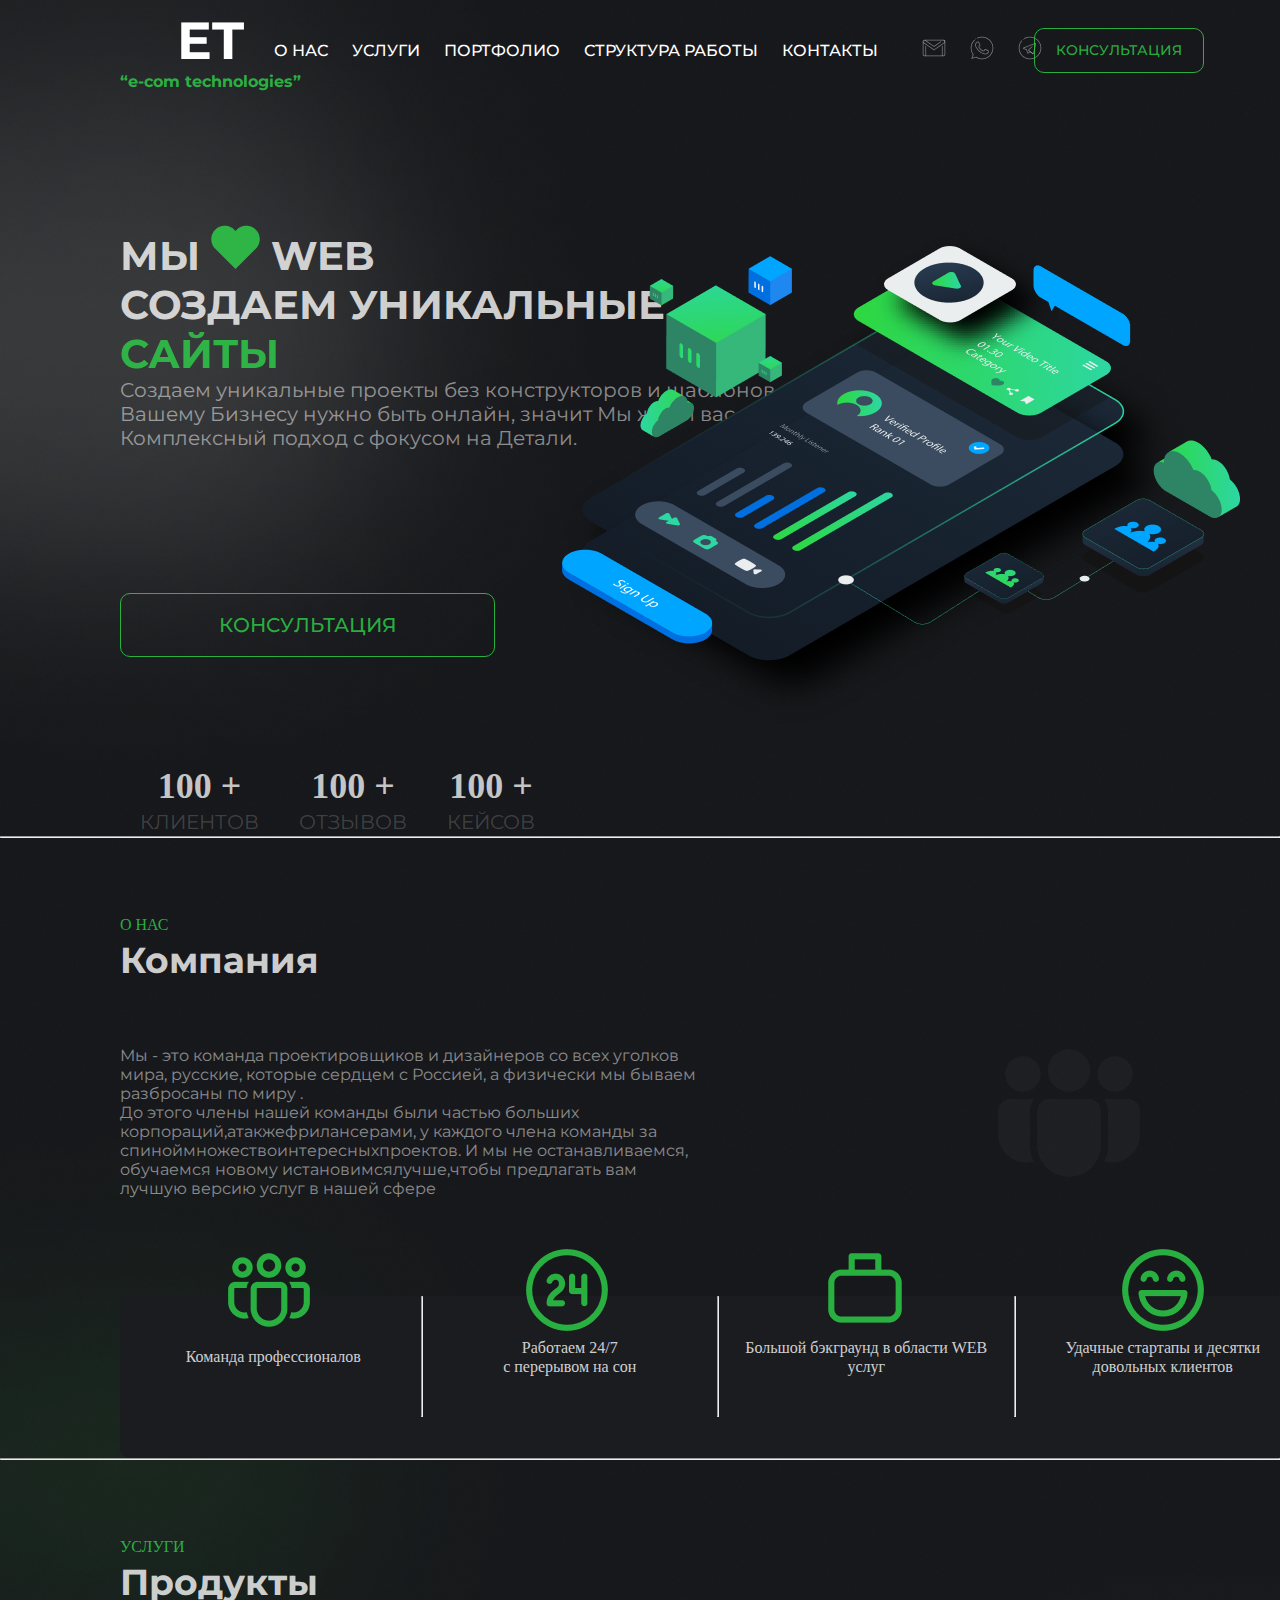
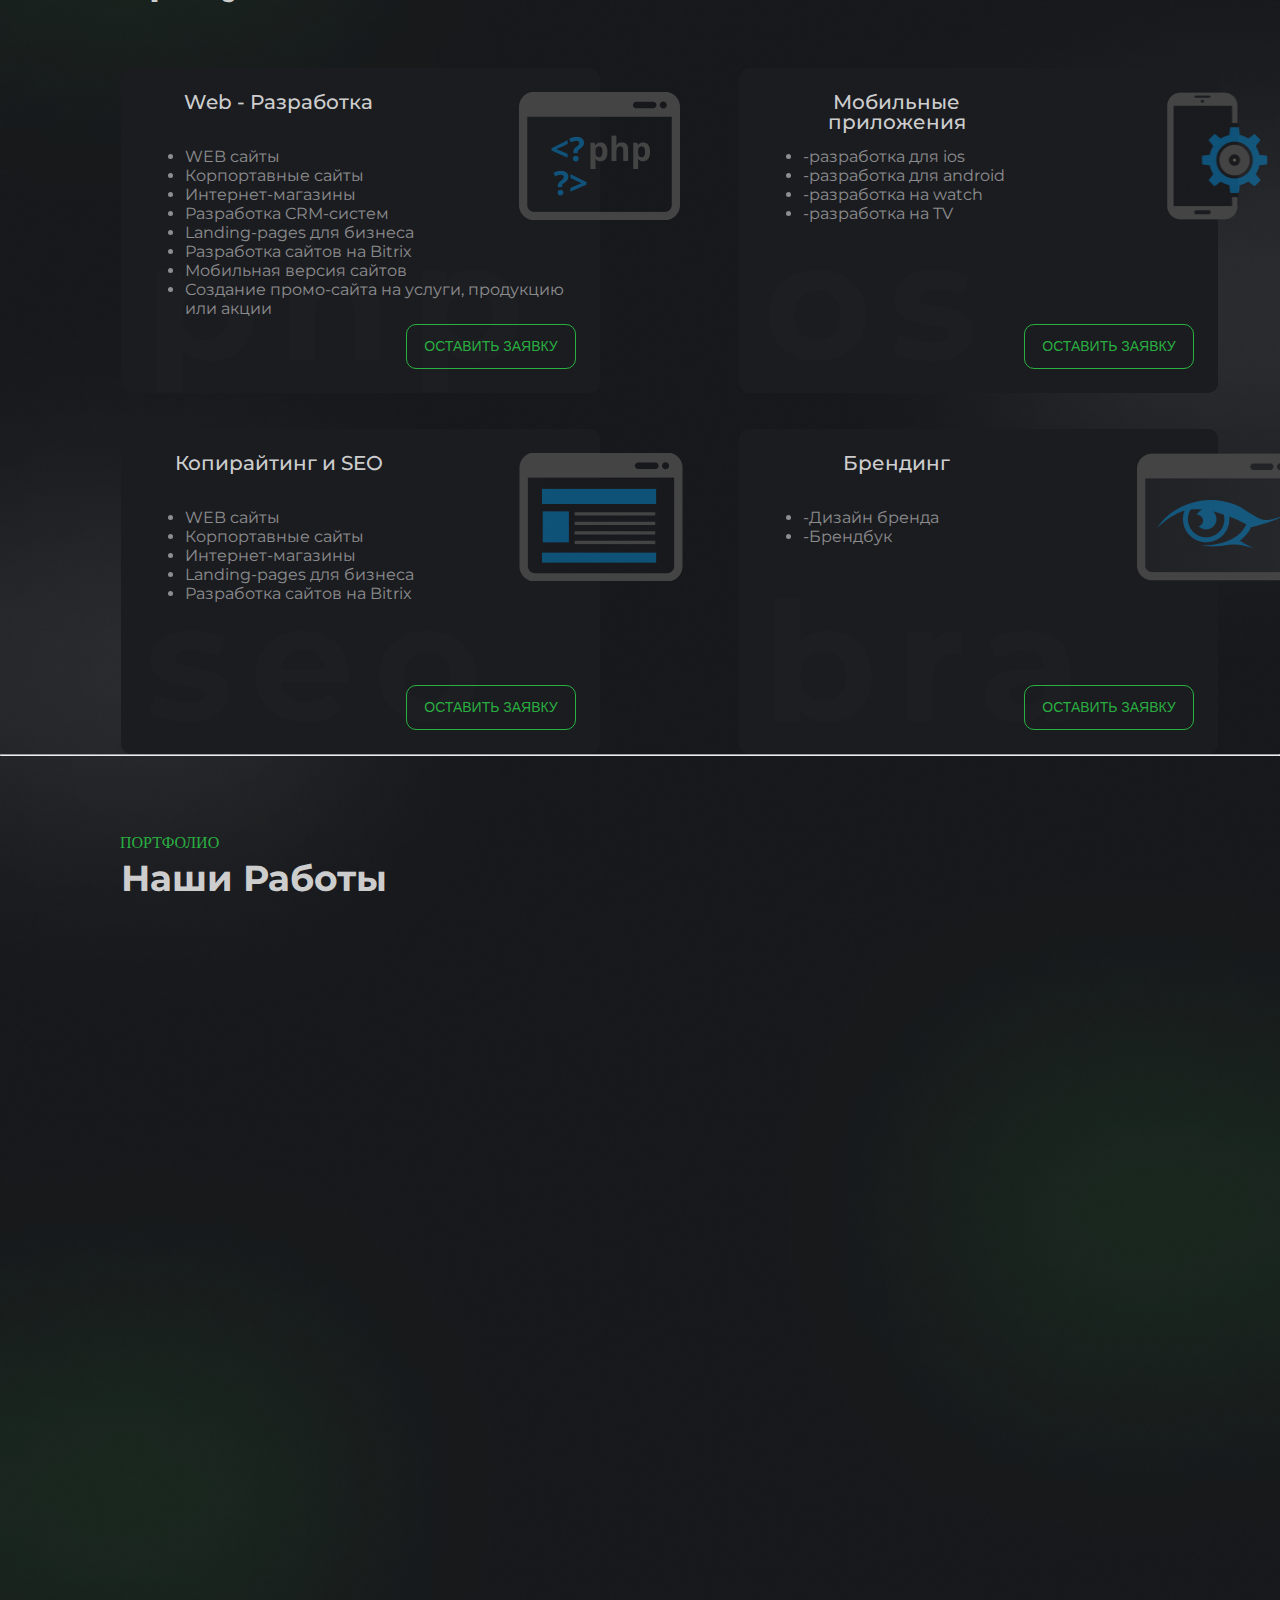
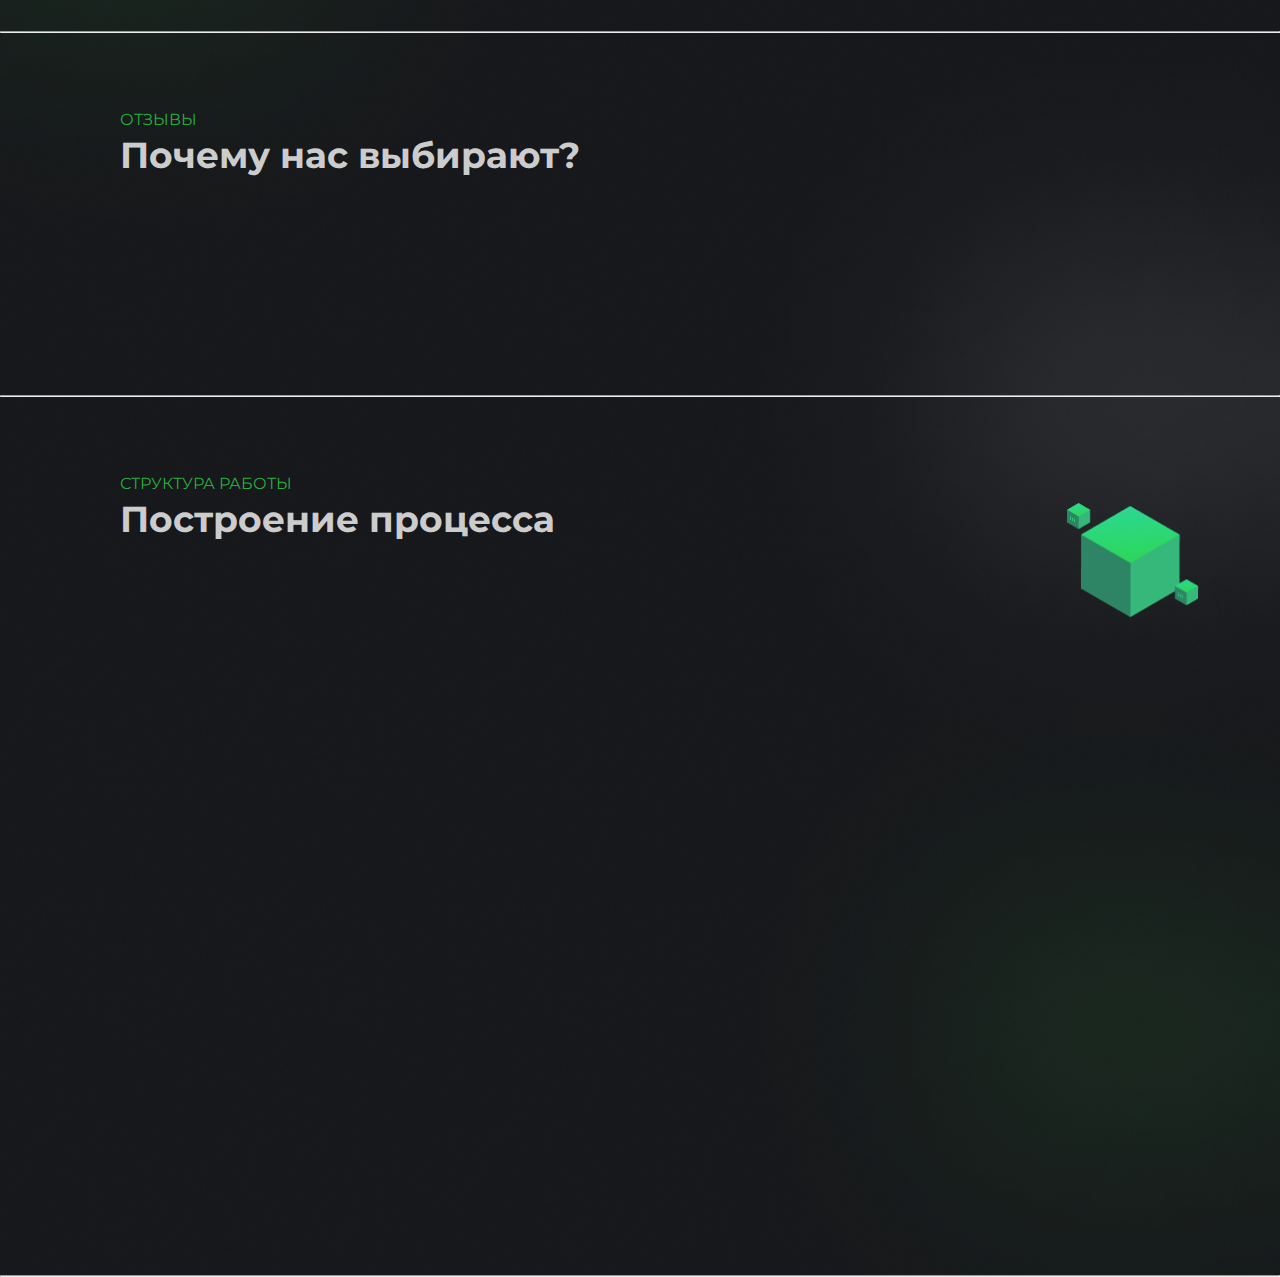
==== Заказ - Lina/index.html @ 0abf1749 "first upload" ====
<!DOCTYPE html>



<html lang="en">

<head>
    <meta charset="UTF-8">
    <meta http-equiv="X-UA-Compatible" content="IE=edge">
    <meta name="viewport" content="width=device-width, initial-scale=1.0">
    <link rel="stylesheet" href="src/css/style.css">
    <title>Web - Услуги</title>
</head>


<body>
    <section class="block-1">
        <header class="header">
            <div class="header-logo">
                <span class="header-logo-1">ET</span>
                <span class="header-logo-2">“e-com technologies”</span> 
            </div>
    
            <nav class="header-nav">
                <ul>
                    <li class="nav-item"><a href="">О НАС</a></li>
                    <li class="nav-item"><a href="">УСЛУГИ</a></li>
                    <li class="nav-item"><a href="">ПОРТФОЛИО</a></li>
                    <li class="nav-item"><a href="">СТРУКТУРА РАБОТЫ</a></li>
                    <li class="nav-item"><a href="">КОНТАКТЫ</a></li>
                </ul>
            </nav>
    
        <div class="header-SN">
            <ul class="header-ul-SN">
                <li><a href=""><img src="src/assets/img/Social N/gm.png" alt=""></a></li>
                <li><a href=""><img src="src/assets/img/Social N/ws.png" alt=""></a></li>
                <li><a href=""><img src="src/assets/img/Social N/tg.png" alt=""></a></li>
            </ul>
        </div>
    
            <button class="header-button"><a href="">консультация</a></button>
        </header>


        
        <div class="block1-cont">
            <div class="block1-title">
                мы <img src="src/assets/img/block-1/Hearth.png" alt=""> WEB
                <br>
                Создаем уникальные
                <br>
                <span>сайты</span>
            </div>

            <div class="block1-subtitle">Создаем уникальные проекты без конструкторов и шаблонов. <br> Вашему Бизнесу нужно быть онлайн, значит Мы ждём вас. <br> Комплексный подход с фокусом  на Детали.</div>
        </div>

        <button class="block1-button"><a href="">консультация</a></button>


        <ul>
            <li>100 + <br> <span> клиентов</span></li>
            <li>100 + <br> <span> отзывов</span></li>
            <li>100 + <br> <span> кейсов</span></li>
        </ul>

        <div class="block1-img"><img src="src/assets/img/block-1/Group.png" alt=""></div>
    </section>

    <hr>

    <section class="block-2">
        <div class="container">
            <div class="block2-suptitle">о нас</div>
            <div class="block2-title">Компания</div>

            <div class="block2-about"> <span>Мы - это команда проектировщиков и дизайнеров со всех уголков мира, русские, которые сердцем с Россией, а физически мы бываем разбросаны по миру .<br>
            До этого члены нашей команды были частью больших корпораций,атакжефрилансерами, у  каждого члена команды за спиноймножествоинтересныхпроектов. И мы не останавливаемся, обучаемся новому истановимсялучше,чтобы предлагать вам лучшую версию услуг в нашей сфере</span>

            <img src="src/assets/img/block-2/people.png" alt="" class="block2-img">
            </div>

            <div class="block2-under">
                <ul  class="block2-under-ul1">
                    <li>
                        <img src="src/assets/img/block-2/under-people.png" alt="">
                    </li>
                    <li>
                        <img src="src/assets/img/block-2/24.png" alt="">
                    </li>
                    <li>
                        <img src="src/assets/img/block-2/case.png" alt="">
                    </li>
                    <li>
                        <img src="src/assets/img/block-2/face.png" alt="">
                </ul>

                <ul class="block2-under-ul2">
                    <li>
                        <span>Команда профессионалов</span>
                    </li>
                    <hr>
                    <li>
                        <span>Работаем 24/7 <br>
                            с перерывом на сон</span>
                    </li>
                    <hr>
                    <li>
                        <span>Большой бэкграунд в области WEB <br> услуг</span>
                    </li>
                    <hr>
                    <li>
                        <span> Удачные стартапы и десятки <br> довольных клиентов</span>
                    </li>
                </ul>
            </div>
        </div>
    </section>

    <hr>

    <section class="block-3">
        <div class="container">
            <div class="block3-suptitle">УСЛУГИ</div>
            <div class="block3-title">Продукты</div>

            <div class="block3-cards">
                <div class="block3-cards1">
                    <div class="block3-card">
                        <h1 class="block3-card-title">Web - Разработка</h1>

                        <ul>
                            <li>WEB сайты</li>
                            <li>Корпортавные сайты</li>
                            <li>Интернет-магазины</li>
                            <li>Разработка CRM-систем</li>
                            <li>Landing-pages для бизнеса</li>
                            <li>Разработка сайтов на Bitrix</li>
                            <li>Мобильная версия сайтов</li>
                            <li>Создание промо-сайта на услуги, продукцию или акции</li>
                        </ul>

                        <div class="block3-card-opacity">php</div>

                        <button class="block3-card-button"><a href="">ОСТАВИТЬ ЗАЯВКУ</a></button>
                        
                        <img src="src/assets/img/block-3/php.png" alt="">
                    </div>


                    <div class="block3-card">
                        <h1 class="block3-card-title">Мобильные приложения</h1>

                        <ul>
                            <li>-разработка для ios</li>
                            <li>-разработка для android</li>
                            <li>-разработка на watch</li>
                            <li>-разработка на TV</li>
                        </ul>

                        <div class="block3-card-opacity">os</div>

                        <button class="block3-card-button"><a href="">ОСТАВИТЬ ЗАЯВКУ</a></button>
                        
                        <img class="block3-card-img-tel" src="src/assets/img/block-3/tel.png" alt="">
                    </div>
                
                </div>

                <div class="block3-cards2">
                    <div class="block3-card">
                        <h1 class="block3-card-title">Копирайтинг и SEO</h1>

                        <ul>
                            <li>WEB сайты</li>
                            <li>Корпортавные сайты</li>
                            <li>Интернет-магазины</li>
                            <li>Landing-pages для бизнеса</li>
                            <li>Разработка сайтов на Bitrix</li>
                        </ul>

                        <div class="block3-card-opacity">seo</div>

                        <button class="block3-card-button"><a href="">ОСТАВИТЬ ЗАЯВКУ</a></button>
                        
                        <img src="src/assets/img/block-3/browser.png" alt="">
                    </div>

                    <div class="block3-card">
                        <h1 class="block3-card-title">Брендинг</h1>

                        <ul>
                            <li>-Дизайн бренда</li>
                            <li>-Брендбук</li>
                        </ul>

                        <div class="block3-card-opacity">bra</div>

                        <button class="block3-card-button"><a href="">ОСТАВИТЬ ЗАЯВКУ</a></button>
                        
                        <img src="src/assets/img/block-3/eye.png" alt="">
                    </div>
                </div>
            </div>
        </div>
    </section>

    <hr>

    <section class="block-4">
        <div class="container">
            <div class="block4-suptitle">ПОРТФОЛИО</div>
            <h1 class="block4-title">Наши Работы</h1>
        </div>
    </section>

    <hr>

    <section class="block-5">
        <div class="container">
            <div class="block5-suptitle">ОТЗЫВЫ</div>
            <h1 class="block5-title">Почему нас выбирают?</h1>
        </div>
    </section>

    <hr>

    <section class="block-6">
        <div class="container">
            <div class="block6-suptitle">СТРУКТУРА РАБОТЫ</div>
            <h1 class="block6-title">Построение процесса</h1>
            <img class="block6-cube" src="src/assets/img/block-6/cube.png" alt="">
        </div>
    </section>

    <hr>
</body>

</html>
---- Заказ - Lina/src/css/style.css ----
/* font-family */

@import url('https://fonts.googleapis.com/css2?family=Montserrat:wght@400;700&display=swap');

/* basic setting */

body
{
    height: 100vh;
    
    margin: 0 auto;
    background-image: url(../assets/img/Background.png);
    background-repeat: no-repeat;
    background-size: cover;
}

*{
    margin: 0;
    box-sizing: border-box;
}

a
{
    text-decoration: none;
}

ul
{
    list-style: none;
}

/* header */


.header
{
    display: flex;
    flex-direction: row;
    align-items: center;
    justify-content: space-between;
    height: 100px;

    background: transparent;
}

.header-logo
{
    position: relative;
    display: flex;
    flex-direction: column;

    left: 120px;
    text-align: center;
}

.header-logo-1
{
    font-family: 'Montserrat';
    font-style: normal;
    font-weight: 700;
    font-size: 52px;
    line-height: 63px;

    color: #fff;
}

.header-logo-2
{
    font-family: 'Montserrat';
    font-style: normal;
    font-weight: 700;
    font-size: 16px;
    line-height: 19.5px;

    color: #2DD64ACC;
}

.header-nav
{
    position: relative;
    display: flex;
    flex-direction: row;
    justify-content: center;
    align-items: center;

    left: 25px  ;
}

.header-nav > ul
{
    display: flex;
    flex-direction: row;
    justify-content: center;
    align-items: center;
    padding: 0px;
    gap: 24px;
}

.header-nav > ul > li > a{
    font-family: 'Montserrat';
    font-style: normal;
    font-weight: 500;
    font-size: 16px;
    line-height: 19px;

    color: #fff;
    transition: all .2s linear;
}

.nav-item:hover > a
{
    text-shadow:  0 0 10px #2DD64ACC;
    color: #2DD64ACC;
    transition: all .2s linear;
}

.header-SN
{
    position: relative;
    display: flex;
    align-items: center;

    width: 120px;
    height: 24px;
}

.header-ul-SN
{
    display: flex;
    flex-direction: row;
    justify-content: center;
    align-items: center;
    padding: 0px;
    gap: 24px;
}


.header > .header-button
{
    box-sizing: border-box;

    position: relative;
    width: 170px;
    height: 45px;
    left: -75.5px;

    cursor: pointer;
    background-color: transparent;
    border: 1px solid rgba(45, 214, 74, 0.8);
    border-radius: 10px;
    transition: all .2s linear;
}

.header-button > a 
{
    font-family: 'Montserrat';
    font-style: normal;
    font-weight: 500;
    font-size: 14px;
    line-height: 17px;
    text-transform: uppercase;

    color: rgba(45, 214, 74, 0.8);
}


/* Block 1 */

.block-1
{
    position: relative;
    height: 836px;
}

.block1-cont
{
    position: absolute;
    height: 243px;
    left: 120px;
    top: 225px;
}

.block1-title
{
    text-transform: uppercase;
    font-family: 'Montserrat';
    font-style: normal;
    font-weight: 700;
    font-size: 40px;
    line-height: 49px;

    color: rgba(255, 255, 255, 0.8);
}

.block1-title > span
{
    color: #2DD64ACC;
}

.block1-subtitle
{

    font-family: 'Montserrat';
    font-style: normal;
    font-weight: 400;
    font-size: 20px;
    line-height: 24px;

    color: rgba(255, 255, 255, 0.5);
}

.block1-button
{
    position: absolute;
    left: 120px;
    top: 593px;


    box-sizing: border-box;

    width: 375px;
    height: 64px;

    background-color: transparent;
    border: 1px solid rgba(45, 214, 74, 0.8);
    border-radius: 10px;
}

.block1-button > a 
{
    text-transform: uppercase;
    font-family: 'Montserrat';
    font-style: normal;
    font-weight: 500;
    font-size: 20px;
    line-height: 24px;

    color: rgba(45, 214, 74, 0.8);
}


.block-1 > ul
{
    position: absolute;
    display: flex;
    flex-direction: row;
    align-items: center;
    gap: 40px;

    left: 100px;
    bottom: 0;
}

/* Block 2 */

.block-1 > ul > li
{
    display: flex;
    flex-direction: column;

    font-style: normal;
    font-weight: 700;
    font-size: 36px;
    line-height: 43px;

    display: flex;
    align-items: center;

    color: rgba(255, 255, 255, 0.75);
}

.block-1 > ul > li > span
{
    text-transform: uppercase;
    font-family: 'Montserrat';
    font-style: normal;
    font-weight: 400;
    font-size: 20px;
    line-height: 140%;

    display: flex;
    align-items: center;

    color: rgba(163, 163, 163, 0.3);
}

.block1-img
{
    position: absolute;
    right: 40px;
    top: 224.89px;

}


/* block 2 */

.block-2
{
    position: relative;
    width: 100%;
    height: 620px;
}


.block2-suptitle
{
    position: absolute;

    top: 77px;
    left: 120px;

    text-transform: uppercase;
    font-family: 'Mntserrat';
    font-style: normal;
    font-weight: 400;
    font-size: 16px;
    line-height: 19px;

    color: rgba(45, 214, 74, 0.8);
}

.block2-title
{
    position: absolute;

    top: 100px;
    left: 120px;

    font-family: 'Montserrat';
    font-style: normal;
    font-weight: 700;
    font-size: 36px;
    line-height: 44px;

    text-align: center;

    color: rgba(255, 255, 255, 0.8);
}

.block2-about
{
    position: absolute;
    display: flex;
    flex-direction: row;
    align-items: center;
    justify-content: center;
    left: 120px;
    top: 208px;

    font-family: 'Montserrat';
    font-style: normal;
    font-weight: 400;
    font-size: 16px;
    line-height: 19px;

    /* Text */

    color: rgba(255, 255, 255, 0.5);
}

.block2-about > span
{
    width: 582px;
    height: 133px;
}

.block2-img
{
    position: relative;

    left: 296.17px;
}


.block2-under
{
    position: absolute;
    width: 1200px;
    height: 162px;
    left: 120px;
    top: 458px;

    background: #1B1C20;
    border-radius: 10px;
}

.block2-under > .block2-under-ul1
{
    position: absolute;
    display: flex;
    flex-direction: row;
    gap: 200px;

    left: 60px;
    right: 13px;
    top: -55px;
}




.block2-under > .block2-under-ul2 
{
    position: relative;

    display: flex;
    flex-direction: row;
    height: 121px;
    left: -22px;
    gap: 12px;

    font-family: 'SF UI Display';
    font-style: normal;
    font-weight: 400;
    font-size: 16px;
    line-height: 19px;

    color: rgba(255, 255, 255, 0.8);
}

.block2-under > .block2-under-ul2 > li
{
    position: relative;
    display: flex;
    flex-direction: row;
    align-items: center;
    text-align: center;
    justify-content: center;

    width: 273px;
}


/* block 3 */

.block-3
{
    position: relative;
    height: 894px;
}

.block3-suptitle
{
    position: absolute;
    width: 61px;
    height: 19px;
    left: 120px;
    top: 77px;

    font-family: 'SF UI Display';
    font-style: normal;
    font-weight: 400;
    font-size: 16px;
    line-height: 19px;

    color: rgba(45, 214, 74, 0.8);
}

.block3-title
{
    position: absolute;
    width: 198px;
    height: 44px;
    left: 120px;
    top: 100px;

    font-family: 'Montserrat';
    font-style: normal;
    font-weight: 700;
    font-size: 36px;
    line-height: 44px;

    text-align: center;

    color: rgba(255, 255, 255, 0.8);
}

.block3-card-title
{
    position: absolute;
    width: 267px;
    height: 20px;
    left: 24px;
    top: 24px;

    font-family: 'Montserrat';
    font-style: normal;
    font-weight: 500;
    font-size: 20px;
    line-height: 100%;

    text-align: center;


    color: rgba(255, 255, 255, 0.8);
}

.block3-card
{
    position: relative;

    width: 479px;
    height: 325px;
    top: 208px;
    left: 121px;

    background: #1B1C20;
    border-radius: 10px;
}

.block3-cards1
{
    position: relative;

    display: flex;
    flex-direction: row;
    gap: 139px;
}

.block3-cards2
{
    position: relative;

    top: 36px;

    display: flex;
    flex-direction: row;
    gap: 139px;
}

.block3-card > img 
{
    position: absolute;

    left: 398px;
    top: 24px;
}

.block3-card > .block3-card-img-tel
{
    position: absolute;
    width: 101.33px;
    height: 128px;
    left: 428px;
    top: 24px;
}

.block3-card > ul
{
    position: absolute;
    width: 431px;
    height: 171px;
    left: 24px;
    top: 79px;

    list-style: disc;
    font-family: 'Montserrat';
    font-style: normal;
    font-weight: 400;
    font-size: 16px;
    line-height: 19px;

    color: rgba(255, 255, 255, 0.5);
}


.block3-card-opacity
{
    position: absolute;
    width: 338px;
    height: 166px;
    left: 24px;
    top: 150px;

    font-family: 'Montserrat';
    font-style: normal;
    font-weight: 700;
    font-size: 166px;
    line-height: 100%;
    z-index: 0;

    letter-spacing: 0.105em;

    color: rgba(255, 255, 255, 0.01);
}


.block3-card-button
{
    box-sizing: border-box;

    position: absolute;
    width: 170px;
    height: 45px;
    left: 285px;
    bottom: 24px;
    z-index: 1;

    cursor: pointer;
    background-color: transparent;
    border: 1px solid rgba(45, 214, 74, 0.8);
    border-radius: 10px;

    transition: all .2s linear;
}

.block3-card-button:hover
{
    transition: all .2s linear;
    box-shadow:  0 0 5px 1px rgba(45, 214, 74, 0.8);
}

.block3-card-button:hover > a 
{
    transition: all .2s linear;
    text-shadow: 0 0 10px rgba(45, 214, 74, 0.8);
}


.block3-card-button > a
{
    font-style: normal;
    font-weight: 500;
    font-size: 14px;
    line-height: 17px;

    color: rgba(45, 214, 74, 0.8);

    transition: all .2s linear;
}


/* block 4 */

.block-4
{
    position: relative;

    height: 875px;
}

.block4-suptitle
{
    position: absolute;
    width: 101px;
    height: 19px;
    left: 120px;
    top: 77px;

    font-family: 'SF UI Display';
    font-style: normal;
    font-weight: 400;
    font-size: 16px;
    line-height: 19px;

    color: rgba(45, 214, 74, 0.8);
}

.block4-title
{
    position: absolute;
    width: 267px;
    height: 44px;
    left: 120px;
    top: 100px;

    font-family: 'Montserrat';
    font-style: normal;
    font-weight: 700;
    font-size: 36px;
    line-height: 44px;

    text-align: center;

    color: rgba(255, 255, 255, 0.8);
}







/* block 5 */

.block-5
{
    position: relative;

    height: 362px;
}

.block5-suptitle
{
    position: absolute;
    width: 66px;
    height: 19px;
    left: 120px;
    top: 77px;

    font-family: 'Montserrat';
    font-style: normal;
    font-weight: 400;
    font-size: 16px;
    line-height: 19px;

    color: rgba(45, 214, 74, 0.8);
}

.block5-title
{
    position: absolute;
    width: 471px;
    height: 44px;
    left: 120px;
    top: 100px;

    font-family: 'Montserrat';
    font-style: normal;
    font-weight: 700;
    font-size: 36px;
    line-height: 44px;

    color: rgba(255, 255, 255, 0.8);
}



/* block 6 */

.block-6
{
    position: relative;

    height: 878px;
}

.block6-suptitle
{
    position: absolute;
    width: 174px;
    height: 19px;
    left: 120px;
    top: 77px;

    font-family: 'Montserrat';
    font-style: normal;
    font-weight: 400;
    font-size: 16px;
    line-height: 19px;

    color: rgba(45, 214, 74, 0.8);
}

.block6-title
{
    position: absolute;
    width: 435px;
    height: 44px;
    left: 120px;
    top: 100px;

    font-family: 'Montserrat';
    font-style: normal;
    font-weight: 700;
    font-size: 36px;
    line-height: 44px;

    text-align: center;

    color: rgba(255, 255, 255, 0.8);
}


.block6-cube
{
    position: absolute;
    width: 132.08px;
    height: 115.07px;
    left: 1067px;
    top: 106px;
}
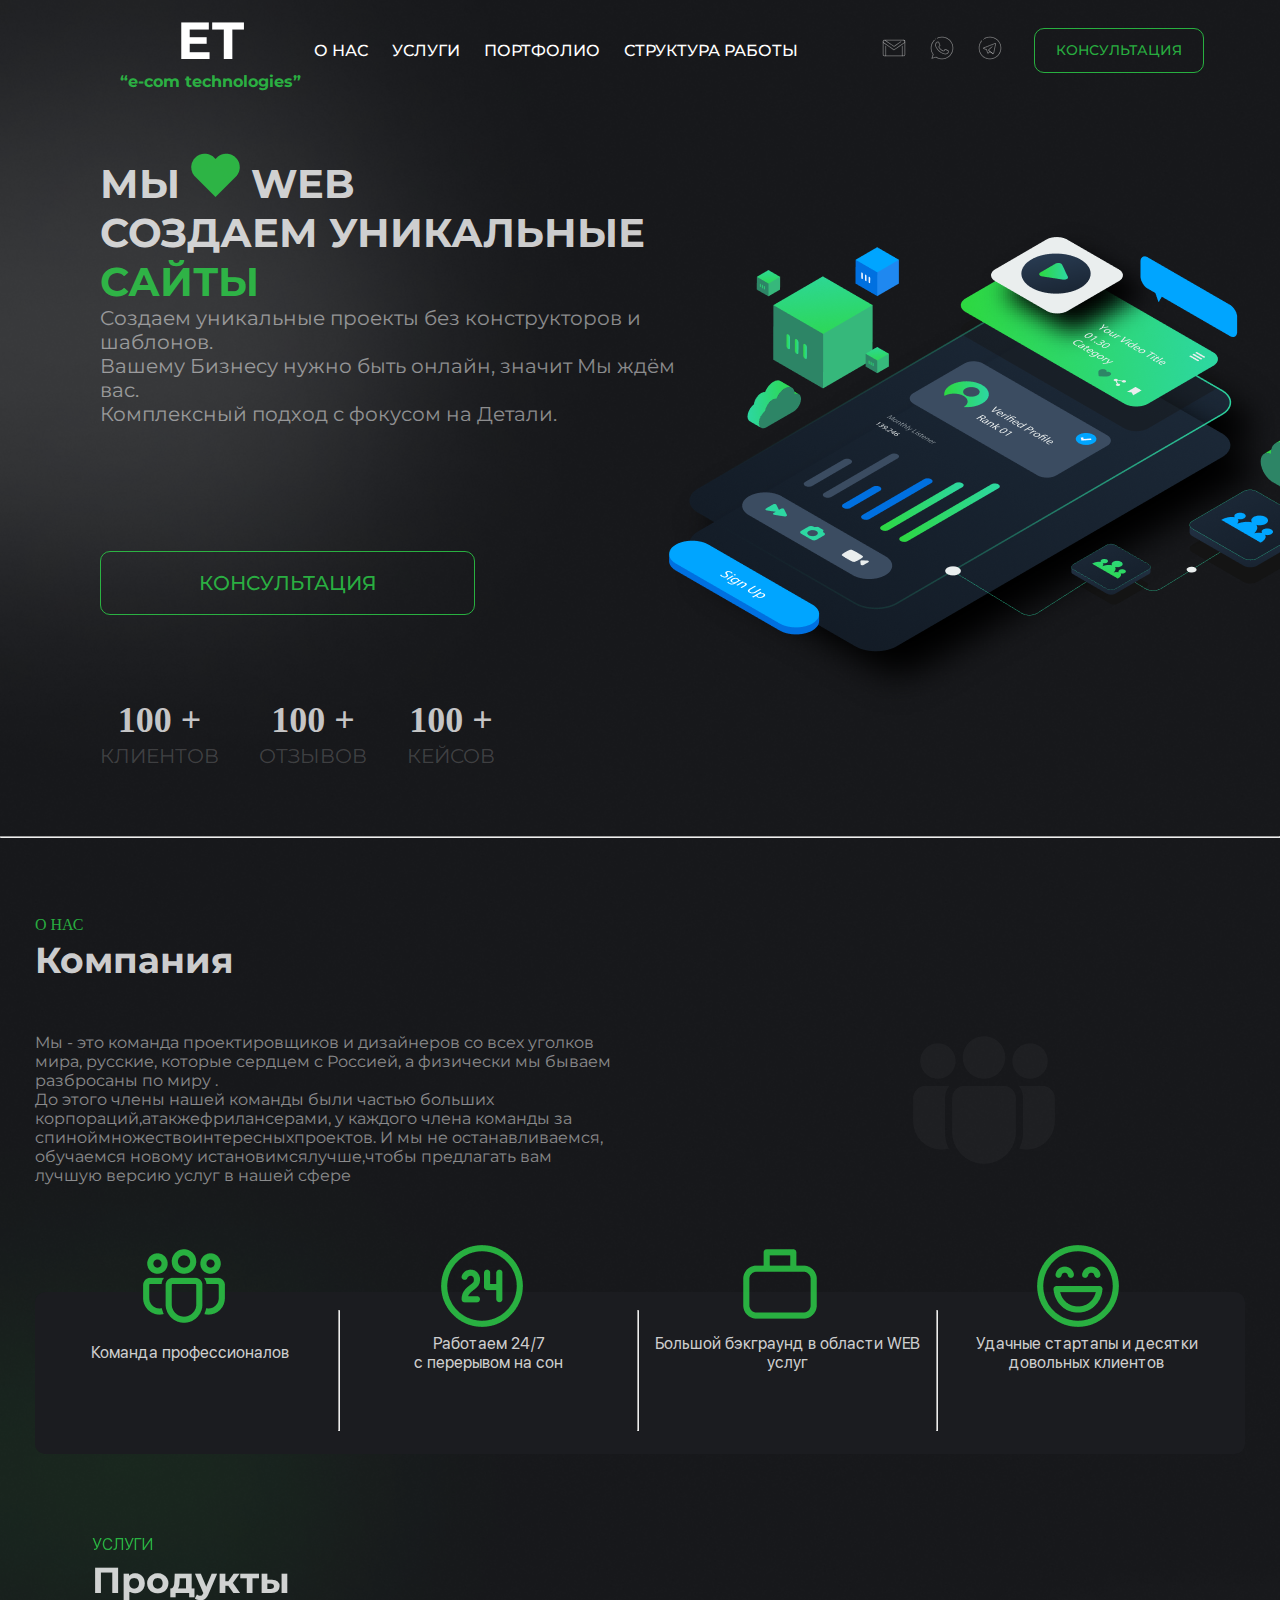
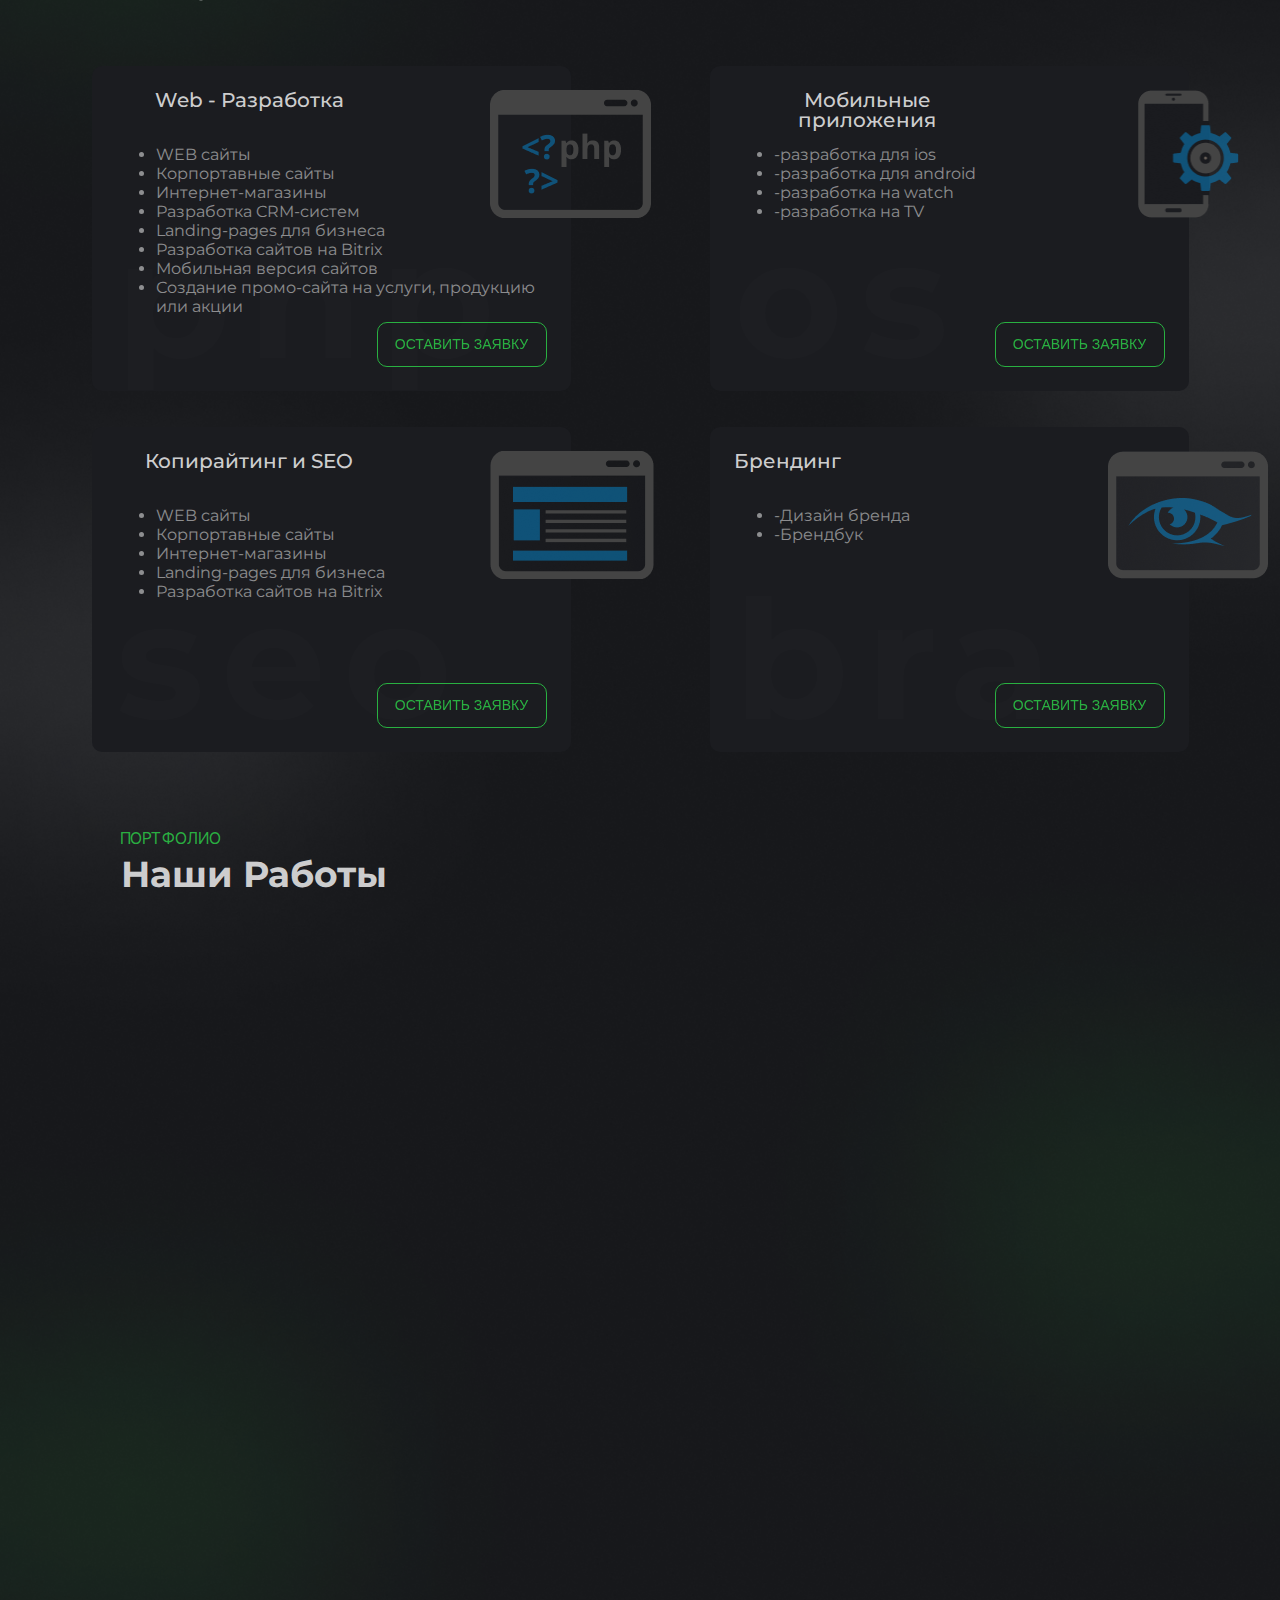
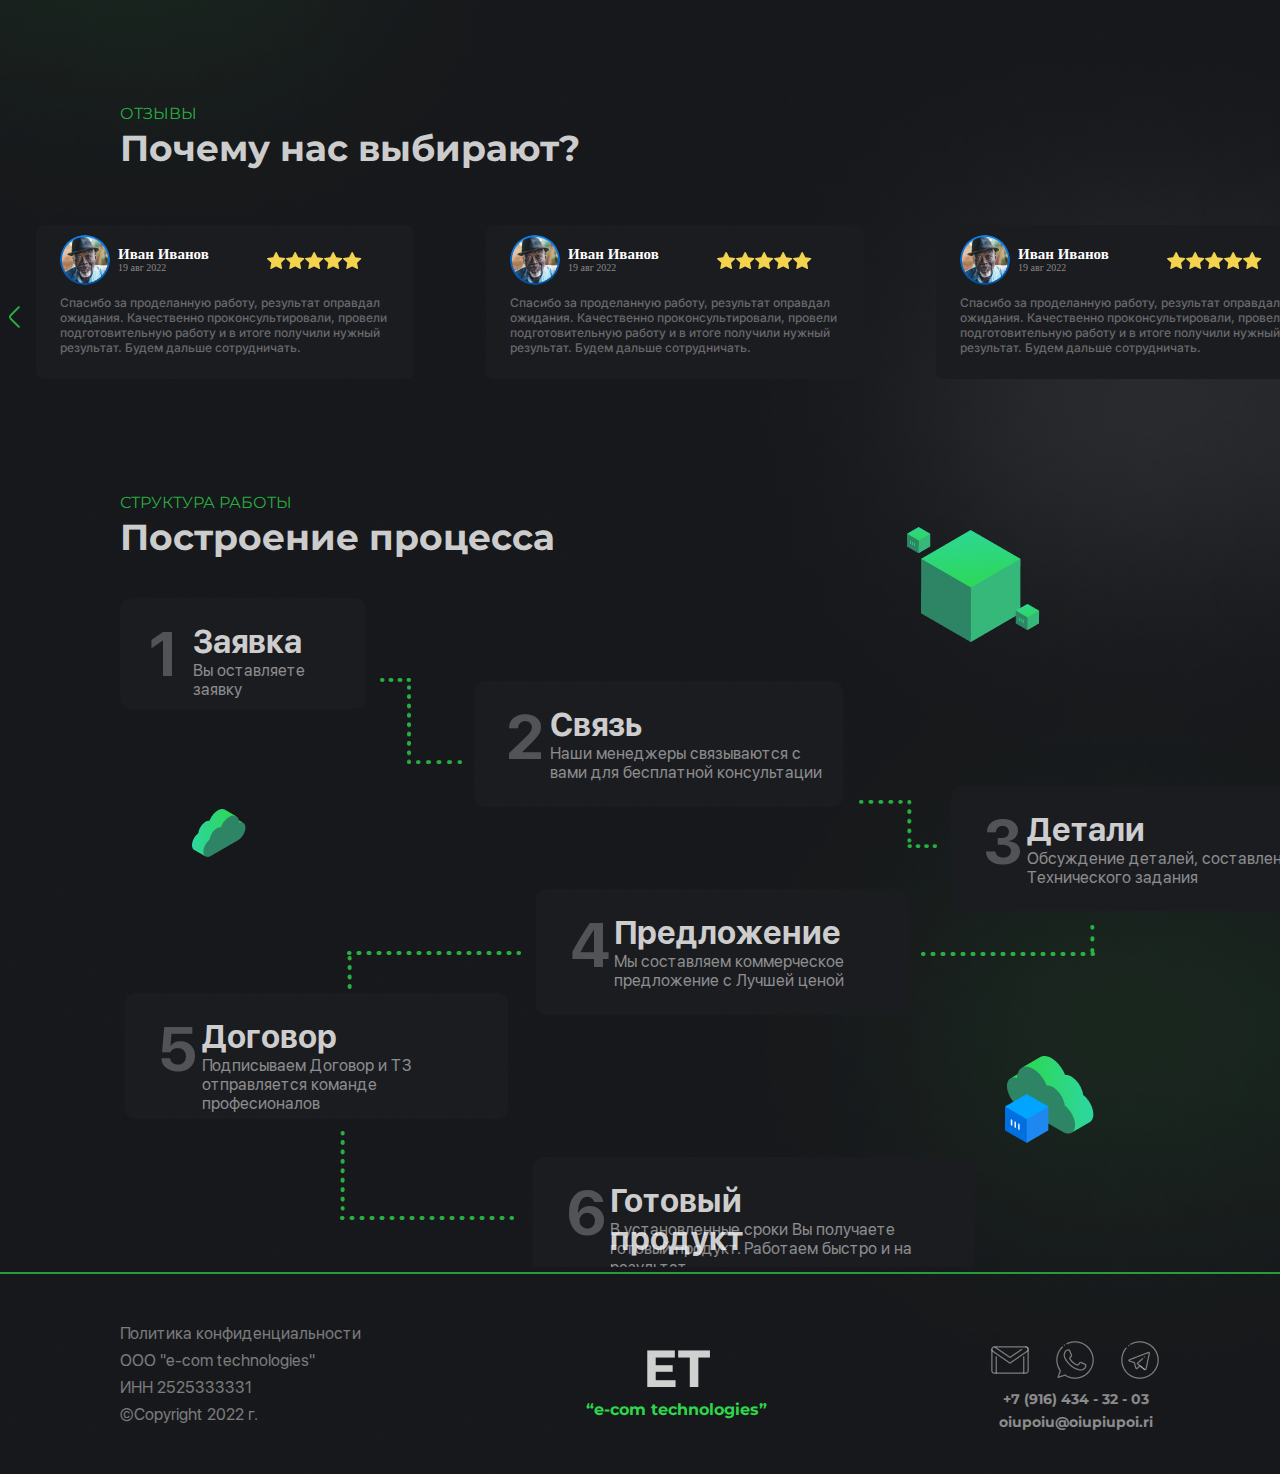
==== commit a0234eb3: "update" ====
--- a/Заказ - Lina/index.html
+++ b/Заказ - Lina/index.html
@@ -1,4 +1,4 @@
-                                <!DOCTYPE html>
+                                                         <!DOCTYPE html>
 
 
 
@@ -9,6 +9,8 @@
     <meta http-equiv="X-UA-Compatible" content="IE=edge">
     <meta name="viewport" content="width=device-width, initial-scale=1.0">
     <link rel="stylesheet" href="src/css/style.css">
+    <link rel="stylesheet" href="src/slick/slick.css">
+    <link rel="stylesheet" href="src/slick/slick-theme.css">
     <title>Web - Услуги</title>
 </head>
 
@@ -27,7 +29,7 @@
                     <li class="nav-item"><a href="">УСЛУГИ</a></li>
                     <li class="nav-item"><a href="">ПОРТФОЛИО</a></li>
                     <li class="nav-item"><a href="">СТРУКТУРА РАБОТЫ</a></li>
-                    <li class="nav-item"><a href="">КОНТАКТЫ</a></li>
+
                 </ul>
             </nav>
     
@@ -42,38 +44,45 @@
             <button class="header-button"><a href="">консультация</a></button>
         </header>
 
-
-        
-        <div class="block1-cont">
-            <div class="block1-title">
-                мы <img src="src/assets/img/block-1/Hearth.png" alt=""> WEB
-                <br>
-                Создаем уникальные
-                <br>
-                <span>сайты</span>
-            </div>
-
-            <div class="block1-subtitle">Создаем уникальные проекты без конструкторов и шаблонов. <br> Вашему Бизнесу нужно быть онлайн, значит Мы ждём вас. <br> Комплексный подход с фокусом  на Детали.</div>
-        </div>
-
-        <button class="block1-button"><a href="">консультация</a></button>
-
-
-        <ul>
-            <li>100 + <br> <span> клиентов</span></li>
-            <li>100 + <br> <span> отзывов</span></li>
-            <li>100 + <br> <span> кейсов</span></li>
-        </ul>
-
-        <div class="block1-img"><img src="src/assets/img/block-1/Group.png" alt=""></div>
+        <div class="block1-about">
+            <div class="block1-cont">
+                <div class="block1-title">
+                    мы <img src="src/assets/img/block-1/Hearth.png" alt=""> WEB
+                    <br>
+                    Создаем уникальные
+                    <br>
+                    <span>сайты</span>
+                </div>
+
+                <div class="block1-subtitle">Создаем уникальные проекты без конструкторов и шаблонов. <br> Вашему Бизнесу нужно быть онлайн, значит Мы ждём вас. <br> Комплексный подход с фокусом  на Детали.</div>
+
+                <button class="block1-button"><a href="">консультация</a></button>
+
+                <ul>
+                    <li>100 + <br> <span> клиентов</span></li>
+                    <li>100 + <br> <span> отзывов</span></li>
+                    <li>100 + <br> <span> кейсов</span></li>
+                </ul>
+            </div>
+
+
+
+
+
+
+            <div class="block1-img"><img src="src/assets/img/block-1/Group.png" alt=""></div>
+        </div>
     </section>
 
     <hr>
 
     <section class="block-2">
         <div class="container">
-            <div class="block2-suptitle">о нас</div>
-            <div class="block2-title">Компания</div>
+            <div class="block2-tt">
+                <div class="block2-suptitle">о нас</div>
+                <h1 class="block2-title">Компания</h1>
+            </div>
+
 
             <div class="block2-about"> <span>Мы - это команда проектировщиков и дизайнеров со всех уголков мира, русские, которые сердцем с Россией, а физически мы бываем разбросаны по миру .<br>
             До этого члены нашей команды были частью больших корпораций,атакжефрилансерами, у  каждого члена команды за спиноймножествоинтересныхпроектов. И мы не останавливаемся, обучаемся новому истановимсялучше,чтобы предлагать вам лучшую версию услуг в нашей сфере</span>
@@ -118,12 +127,15 @@
         </div>
     </section>
 
-    <hr>
+
 
     <section class="block-3">
         <div class="container">
-            <div class="block3-suptitle">УСЛУГИ</div>
-            <div class="block3-title">Продукты</div>
+            <div class="block3-tt">
+                <div class="block3-suptitle">УСЛУГИ</div>
+                <div class="block3-title">Продукты</div> 
+            </div>
+
 
             <div class="block3-cards">
                 <div class="block3-cards1">
@@ -188,7 +200,7 @@
                     </div>
 
                     <div class="block3-card">
-                        <h1 class="block3-card-title">Брендинг</h1>
+                        <h1 class="block3-card4-title">Брендинг</h1>
 
                         <ul>
                             <li>-Дизайн бренда</li>
@@ -206,7 +218,7 @@
         </div>
     </section>
 
-    <hr>
+
 
     <section class="block-4">
         <div class="container">
@@ -215,26 +227,174 @@
         </div>
     </section>
 
-    <hr>
+
 
     <section class="block-5">
         <div class="container">
             <div class="block5-suptitle">ОТЗЫВЫ</div>
             <h1 class="block5-title">Почему нас выбирают?</h1>
-        </div>
-    </section>
-
-    <hr>
+
+            <div class="block5-slider-wrap">
+                <div class="block5-slider">
+                    <div class="slide">
+                        <div class="slide-head">                       
+                        <div class="photo" style="background-image:url(src/assets/img/block-5/man.png)"></div>
+                        <div class="slide-name">
+                            <h2 class="name">Иван Иванов</h2>
+                            <div class="slide-time">19 авг 2022</div>
+                        </div>
+
+                        <div class="slide-star"><img src="src/assets/img/block-5/star.png" alt=""> <img src="src/assets/img/block-5/star.png" alt=""> <img src="src/assets/img/block-5/star.png" alt=""> <img src="src/assets/img/block-5/star.png" alt=""> <img src="src/assets/img/block-5/star.png" alt=""></div>
+                        </div>
+                        <div class="text">Спасибо за проделанную работу, результат оправдал ожидания. Качественно проконсультировали, провели подготовительную работу и в итоге получили нужный результат. Будем дальше сотрудничать.</div>
+                    </div>
+                    <div class="slide">
+                        <div class="slide-head">                       
+                        <div class="photo" style="background-image:url(src/assets/img/block-5/man.png)"></div>
+                        <div class="slide-name">
+                            <h2 class="name">Иван Иванов</h2>
+                            <div class="slide-time">19 авг 2022</div>
+                        </div>
+
+                        <div class="slide-star"><img src="src/assets/img/block-5/star.png" alt=""> <img src="src/assets/img/block-5/star.png" alt=""> <img src="src/assets/img/block-5/star.png" alt=""> <img src="src/assets/img/block-5/star.png" alt=""> <img src="src/assets/img/block-5/star.png" alt=""></div>
+                        </div>
+                        <div class="text">Спасибо за проделанную работу, результат оправдал ожидания. Качественно проконсультировали, провели подготовительную работу и в итоге получили нужный результат. Будем дальше сотрудничать.</div>
+                    </div>
+                    <div class="slide">
+                        <div class="slide-head">                       
+                        <div class="photo" style="background-image:url(src/assets/img/block-5/man.png)"></div>
+                        <div class="slide-name">
+                            <h2 class="name">Иван Иванов</h2>
+                            <div class="slide-time">19 авг 2022</div>
+                        </div>
+
+                        <div class="slide-star"><img src="src/assets/img/block-5/star.png" alt=""> <img src="src/assets/img/block-5/star.png" alt=""> <img src="src/assets/img/block-5/star.png" alt=""> <img src="src/assets/img/block-5/star.png" alt=""> <img src="src/assets/img/block-5/star.png" alt=""></div>
+                        </div>
+                        <div class="text">Спасибо за проделанную работу, результат оправдал ожидания. Качественно проконсультировали, провели подготовительную работу и в итоге получили нужный результат. Будем дальше сотрудничать.</div>
+                    </div>
+                    <div class="slide">
+                        <div class="slide-head">                       
+                        <div class="photo" style="background-image:url(src/assets/img/block-5/man.png)"></div>
+                        <div class="slide-name">
+                            <h2 class="name">Иван Иванов</h2>
+                            <div class="slide-time">19 авг 2022</div>
+                        </div>
+
+                        <div class="slide-star"><img src="src/assets/img/block-5/star.png" alt=""> <img src="src/assets/img/block-5/star.png" alt=""> <img src="src/assets/img/block-5/star.png" alt=""> <img src="src/assets/img/block-5/star.png" alt=""> <img src="src/assets/img/block-5/star.png" alt=""></div>
+                        </div>
+                        <div class="text">Спасибо за проделанную работу, результат оправдал ожидания. Качественно проконсультировали, провели подготовительную работу и в итоге получили нужный результат. Будем дальше сотрудничать.</div>
+                    </div>
+                </div>
+            </div>
+
+        </div>
+    </section>
+        
+
+   
 
     <section class="block-6">
         <div class="container">
-            <div class="block6-suptitle">СТРУКТУРА РАБОТЫ</div>
-            <h1 class="block6-title">Построение процесса</h1>
-            <img class="block6-cube" src="src/assets/img/block-6/cube.png" alt="">
-        </div>
-    </section>
-
-    <hr>
+            <div class="block6-header">
+                <div class="block6-header-title">
+                    <div class="block6-suptitle">СТРУКТУРА РАБОТЫ</div>
+                    <h1 class="block6-title">Построение процесса</h1>
+                </div>
+                <img class="block6-cube" src="src/assets/img/block-6/cube.png" alt="">
+            </div>
+
+
+            <div class="block6-about-wrap">
+                <div class="block6-about">
+                    <div class="block6-frame1">
+                        <div class="block6-number">1</div>
+                        <div class="block6-frame-about">
+                            <div class="block6-frame1-title">Заявка</div>
+                            <div class="block6-frame1-text">Вы оставляете заявку</div>
+                        </div>
+                    </div>
+                    <img class="block6-about-lines1" src="src/assets/img/block-6/l_1.png" alt="">
+                    <div class="block6-frame2">
+                        <div class="block6-number">2</div>                    <div class="block6-frame-about">
+                            <div class="block6-frame2-title">Связь</div>
+                            <div class="block6-frame2-text">Наши менеджеры связываются с вами для бесплатной консультации</div>
+                        </div>
+                    </div>
+                    <img class="block6-about-lines2" src="src/assets/img/block-6/r_1.png" alt="">
+                    <div class="block6-frame3">
+                        <div class="block6-number">3</div>
+                        <div class="block6-frame-about">
+                            <div class="block6-frame3-title">Детали</div>
+                            <div class="block6-frame3-text">Обсуждение деталей, составление Технического задания</div>
+                        </div>
+                    </div>
+                    <img class="block6-about-lines3" src="src/assets/img/block-6/r_2.png" alt="">
+                    <div class="block6-frame4">
+                        <div class="block6-number">4</div>
+                        <div class="block6-frame-about">
+                            <div class="block6-frame4-title">Предложение</div>
+                            <div class="block6-frame4-text">Мы составляем коммерческое предложение с Лучшей ценой</div>
+                        </div>
+                    </div>
+                    <img class="block6-about-lines4" src="src/assets/img/block-6/l_2.png" alt="">
+                    <div class="block6-frame5">
+                        <div class="block6-number">5</div>
+                        <div class="block6-frame-about">
+                            <div class="block6-frame5-title">Договор</div>
+                            <div class="block6-frame5-text">Подписываем Договор и ТЗ отправляется команде професионалов</div>
+                        </div>
+                    </div>
+                    <img class="block6-about-lines5" src="src/assets/img/block-6/l_3.png" alt="">
+                    <div class="block6-frame6">
+                        <div class="block6-number">6</div>
+                        <div class="block6-frame-about">
+                            <div class="block6-frame6-title">Готовый продукт</div>
+                            <div class="block6-frame6-text">В установленные сроки Вы получаете готовый продукт. Работаем быстро и на результат</div>
+                        </div>
+                    </div>
+                </div>
+            </div>
+
+            <img src="src/assets/img/block-6/oblako r.png" alt="" class="block6-oblako-l">
+            <img src="src/assets/img/block-6/oblako l.png" alt="" class="block6-oblako-r">
+            <img src="src/assets/img/block-6/blue_cube.png" alt="" class="block6-oblako-cube-r">
+        </div>
+    </section>
+
+    <hr class="hr-under">
+
+    <section class="under">
+        <div class="container">
+            <ul>
+                <li><a href="#">Политика конфиденциальности</a></li>
+                <li>ООО "e-com technologies"</li>
+                <li>ИНН 2525333331</li>
+                <li>©Copyright 2022 г.</li>
+            </ul>
+
+            <div class="under-logo">
+                <span class="under-logo-1">ET</span>
+                <span class="under-logo-2">“e-com technologies”</span> 
+            </div>
+
+            <div class="under-contact">
+                <ul class="under-social">
+                    <li><a href=""><img src="src/assets/img/under/Gmail.png" alt=""></a></li>
+                    <li><a href=""><img src="src/assets/img/under/Whatsapp.png" alt=""></a></li>
+                    <li><a href=""><img src="src/assets/img/under/6214705_air_airplane_logo_paper_plane_icon 1.png" alt=""></a></li>
+                </ul>
+
+                <div class="under-number"><a href="tel:+9164343203">+7 (916) 434 - 32 - 03</a>
+                </div>
+                <div class="under-email"><a href="mailto: oiupoiu@oiupiupoi.ri">oiupoiu@oiupiupoi.ri</a></div>
+            </div>
+        </div>
+    </section>
+
+
+    <script src="src/js/jquery-3.6.1.min.js"></script>
+    <script src="src/slick/slick.min.js"></script>
+    <script src="src/js/slider.js"></script>
 </body>
 
 </html>--- a/Заказ - Lina/src/css/style.css
+++ b/Заказ - Lina/src/css/style.css
@@ -1,17 +1,24 @@
 /* font-family */
 
-@import url('https://fonts.googleapis.com/css2?family=Montserrat:wght@400;700&display=swap');
+@import url('https://fonts.googleapis.com/css2?family=Inter:wght@400;500;700&family=Montserrat:wght@400;700&display=swap');
+
+@import url(../assets/fonts/SF\ UI/stylesheet.css);
+
+/*
+        font-family: "Montserrat";
+        font-family: "Inter";
+        font-family: "SF UI Display";
+*/
 
 /* basic setting */
 
 body
 {
-    height: 100vh;
-    
     margin: 0 auto;
     background-image: url(../assets/img/Background.png);
     background-repeat: no-repeat;
     background-size: cover;
+
 }
 
 *{
@@ -168,16 +175,26 @@
 
 .block-1
 {
+    overflow: hidden;
     position: relative;
     height: 836px;
 }
 
 .block1-cont
 {
-    position: absolute;
-    height: 243px;
-    left: 120px;
-    top: 225px;
+    position: relative;
+    display: flex;
+    justify-content: center;
+    flex-direction: column;
+    padding: 0;
+    left: 100px;
+}
+
+.block1-about
+{
+    display: flex;
+    justify-content: center;
+    align-items: center;
 }
 
 .block1-title
@@ -195,6 +212,7 @@
 .block1-title > span
 {
     color: #2DD64ACC;
+
 }
 
 .block1-subtitle
@@ -211,10 +229,9 @@
 
 .block1-button
 {
-    position: absolute;
-    left: 120px;
-    top: 593px;
-
+    position: relative;
+    padding: 0;    
+    top: 125px;
 
     box-sizing: border-box;
 
@@ -239,21 +256,21 @@
 }
 
 
-.block-1 > ul
-{
-    position: absolute;
+.block-1 > .block1-about > .block1-cont  > ul
+{
+    position: relative;
     display: flex;
     flex-direction: row;
     align-items: center;
     gap: 40px;
-
-    left: 100px;
+    padding: 0;
+    top: 209px;
     bottom: 0;
 }
 
 /* Block 2 */
 
-.block-1 > ul > li
+.block-1 > .block1-about > .block1-cont > ul > li
 {
     display: flex;
     flex-direction: column;
@@ -262,14 +279,12 @@
     font-weight: 700;
     font-size: 36px;
     line-height: 43px;
-
-    display: flex;
     align-items: center;
 
     color: rgba(255, 255, 255, 0.75);
 }
 
-.block-1 > ul > li > span
+.block-1 > .block1-about > .block1-cont > ul > li > span
 {
     text-transform: uppercase;
     font-family: 'Montserrat';
@@ -286,10 +301,9 @@
 
 .block1-img
 {
-    position: absolute;
-    right: 40px;
-    top: 224.89px;
-
+    position: relative;
+    left: 67px;
+    top: 115.89px;
 }
 
 
@@ -298,35 +312,37 @@
 .block-2
 {
     position: relative;
+    display: flex;
+    justify-content: center;
     width: 100%;
     height: 620px;
 }
 
+.block2-tt
+{
+    position: relative;
+    display: flex;
+    flex-direction: column;
+    width: 199px;
+    top: 77px;
+    gap: 4px;
+
+}
+
 
 .block2-suptitle
 {
-    position: absolute;
-
-    top: 77px;
-    left: 120px;
-
     text-transform: uppercase;
     font-family: 'Mntserrat';
     font-style: normal;
     font-weight: 400;
     font-size: 16px;
     line-height: 19px;
-
     color: rgba(45, 214, 74, 0.8);
 }
 
 .block2-title
 {
-    position: absolute;
-
-    top: 100px;
-    left: 120px;
-
     font-family: 'Montserrat';
     font-style: normal;
     font-weight: 700;
@@ -340,13 +356,12 @@
 
 .block2-about
 {
-    position: absolute;
+    position: relative;
     display: flex;
     flex-direction: row;
     align-items: center;
-    justify-content: center;
-    left: 120px;
-    top: 208px;
+    left: 0;
+    top: 128px;
 
     font-family: 'Montserrat';
     font-style: normal;
@@ -375,11 +390,13 @@
 
 .block2-under
 {
-    position: absolute;
-    width: 1200px;
+    position: relative;
+    display: block;
+    margin-left: auto;
+    margin-right: auto;
+
     height: 162px;
-    left: 120px;
-    top: 458px;
+    top: 41%;
 
     background: #1B1C20;
     border-radius: 10px;
@@ -397,7 +414,11 @@
     top: -55px;
 }
 
-
+.block2-under-ul2 > hr
+{
+    position: relative;
+    top: 15%;
+} 
 
 
 .block2-under > .block2-under-ul2 
@@ -437,17 +458,26 @@
 .block-3
 {
     position: relative;
+    display: flex;
+    justify-content: center;
     height: 894px;
 }
 
+.block3-tt
+{
+    position: relative;
+    display: flex;
+    flex-direction: column;
+    width: 198px;
+    height: 0px;
+    top: 77px;
+    gap: 4px;
+
+    z-index: 1;
+}
+
 .block3-suptitle
 {
-    position: absolute;
-    width: 61px;
-    height: 19px;
-    left: 120px;
-    top: 77px;
-
     font-family: 'SF UI Display';
     font-style: normal;
     font-weight: 400;
@@ -459,11 +489,6 @@
 
 .block3-title
 {
-    position: absolute;
-    width: 198px;
-    height: 44px;
-    left: 120px;
-    top: 100px;
 
     font-family: 'Montserrat';
     font-style: normal;
@@ -496,6 +521,64 @@
     color: rgba(255, 255, 255, 0.8);
 }
 
+.block3-card4-title
+{
+    position: absolute;
+    width: 267px;
+    height: 20px;
+    left: 24px;
+    top: 24px;
+    padding: 0;
+
+    font-family: 'Montserrat';
+    font-style: normal;
+    font-weight: 500;
+    font-size: 20px;
+    line-height: 100%;
+
+
+
+
+    color: rgba(255, 255, 255, 0.8);
+}
+
+.block3-cards
+{
+    position: relative;
+    display: flex;
+    flex-direction: column;
+    justify-content: center;
+    align-items: center;
+
+    gap: 36px;
+}
+
+
+.block3-cards1
+{
+    position: relative;
+
+    display: flex;
+    flex-direction: row;
+    justify-content: center;
+    align-items: center;
+
+    gap: 139px;
+}
+
+.block3-cards2
+{
+    position: relative;
+    display: flex;
+    flex-direction: row;
+    justify-content: center;
+    align-items: center;
+
+    gap: 139px;
+}
+
+
+
 .block3-card
 {
     position: relative;
@@ -503,30 +586,9 @@
     width: 479px;
     height: 325px;
     top: 208px;
-    left: 121px;
 
     background: #1B1C20;
     border-radius: 10px;
-}
-
-.block3-cards1
-{
-    position: relative;
-
-    display: flex;
-    flex-direction: row;
-    gap: 139px;
-}
-
-.block3-cards2
-{
-    position: relative;
-
-    top: 36px;
-
-    display: flex;
-    flex-direction: row;
-    gap: 139px;
 }
 
 .block3-card > img 
@@ -693,7 +755,7 @@
 
 .block5-suptitle
 {
-    position: absolute;
+    position: relative;
     width: 66px;
     height: 19px;
     left: 120px;
@@ -710,11 +772,11 @@
 
 .block5-title
 {
-    position: absolute;
+    position: relative;
     width: 471px;
     height: 44px;
     left: 120px;
-    top: 100px;
+    top: 80px;
 
     font-family: 'Montserrat';
     font-style: normal;
@@ -725,23 +787,171 @@
     color: rgba(255, 255, 255, 0.8);
 }
 
-
+.block5-slider-wrap
+{
+    position: relative;
+    display: block;
+    margin-left: auto;
+    margin-right: auto;
+
+    width: 1350px;
+    top: 135px;
+}
+
+.block5-slider
+{
+    position: absolute;
+    display: block;
+    margin-left: auto;
+    margin-right: auto;
+
+    color: #fff;
+}
+
+
+.slick-track
+{
+    height: 154px;
+}
+
+
+.slide
+{   
+    position: relative;
+    width: 376px;
+
+    margin: 0 36px;
+
+    background: #1B1C20;
+    backdrop-filter: blur(110px);
+
+    border-radius: 8px;
+}
+
+.slide-head
+{
+    position: relative;
+
+    display: flex;
+    flex-direction: row;
+    padding-top: 10px;
+    padding-left: 24px;
+    align-items: center;
+    gap: 8px;
+}
+
+.name
+{
+    font-style: normal;
+    font-weight: 700;
+    font-size: 15px;
+    line-height: 100%;
+
+    display: flex;
+    align-items: center;
+
+    color: #FFFFFF;
+}
+
+.text
+{
+    position: absolute;
+    padding: 0 24px;
+    height: 60px;
+    bottom: 24px;
+    
+    font-family: 'Inter';
+    font-style: normal;
+    font-weight: 500;
+    font-size: 12px;
+    line-height: 15px;
+
+    
+    color: rgba(255, 255, 255, 0.35);
+}
+
+.slide-time
+{
+    font-style: normal;
+    font-weight: 500;
+    font-size: 10px;
+    line-height: 12px;
+
+    display: flex;
+    align-items: center;
+
+    color: #878787;
+}
+
+.slide-star
+{
+    display: flex;
+    flex-direction: row;
+    height: 100%;
+    padding-left: 50px;
+}
+
+
+.slider-box {
+    position: relative;
+}
+
+.prev,
+.next {
+    position: absolute;
+    top: 50%;
+    z-index: 1;
+    cursor: pointer;
+}
+.prev
+{
+    left: 0;
+}
+.next {
+
+    right: 0;
+}
+
+.photo
+{
+    width: 50px;
+    height: 50px;
+    background-repeat: no-repeat;
+    background-size: cover;
+    background-position: center;
+    border-radius: 50%;
+}
 
 /* block 6 */
 
 .block-6
 {
     position: relative;
-
+    overflow: hidden;
     height: 878px;
 }
 
+.block6-header
+{
+    display: flex;
+    flex-direction: row;
+    justify-content: space-between;
+    align-items: center;
+}
+
+.block6-header-title
+{
+    position: relative;
+    display: flex;
+    flex-direction: column;
+    left: 120px;
+}
+
 .block6-suptitle
 {
-    position: absolute;
+    position: relative;
     width: 174px;
     height: 19px;
-    left: 120px;
     top: 77px;
 
     font-family: 'Montserrat';
@@ -755,11 +965,10 @@
 
 .block6-title
 {
-    position: absolute;
+    position: relative;
     width: 435px;
     height: 44px;
-    left: 120px;
-    top: 100px;
+    top: 80px;
 
     font-family: 'Montserrat';
     font-style: normal;
@@ -775,9 +984,532 @@
 
 .block6-cube
 {
-    position: absolute;
-    width: 132.08px;
-    height: 115.07px;
-    left: 1067px;
-    top: 106px;
+    position: relative;
+    top: 137.76px;
+    right: 240px;
+}
+
+.block6-about-wrap
+{
+    position: relative;
+    display: block;
+    left: 120px;
+    top: 86px;
+    width: 1440px;
+    margin-left: auto;
+    margin-right: auto;
+}
+
+.block6-about
+{
+    position: absolute;
+    display: flex;
+    justify-content: center;
+    align-items: center;
+}
+
+
+.block6-frame1,.block6-frame2,.block6-frame3,.block6-frame4,.block6-frame5,.block6-frame6
+{
+    display: flex;
+    justify-content: center;
+}
+
+.block6-frame-about
+{
+    position: relative;
+    left: 14px;
+    top: 25px;
+    display: flex;
+    flex-direction: column;
+}
+
+
+.block6-frame1
+{
+    position: relative;
+    left: 0px;
+    top: -1px;
+    
+    width: 246px;
+    height: 111px;
+    
+    background: #1B1C20;
+    border-radius: 10px;
+}
+.block6-frame2
+{
+    position: relative;
+
+    top: 90px;
+
+    width: 369px;
+    height: 126px;
+    
+    background: #1B1C20;
+    border-radius: 10px;
+}
+.block6-frame3
+{
+    position: relative;
+    top: 194px;
+
+    width: 369px;
+    height: 125px;
+    
+    background: #1B1C20;
+    border-radius: 10px;
+}
+.block6-frame4
+{
+    position: relative;
+    left: -784px;
+    top: 298px;
+
+    width: 372px;
+    height: 126px;
+    
+    background: #1B1C20;
+    border-radius: 10px;
+}
+.block6-frame5
+{
+    position: relative;
+    left: -1567px;
+    top: 402px;
+
+    width: 383px;
+    height: 126px;
+
+    background: #1B1C20;
+    border-radius: 10px;
+}
+.block6-frame6
+{
+    position: relative;
+    left: -1542px;
+    top: 566px;
+
+    width: 441px;
+    height: 126px;
+
+    background: #1B1C20;
+    border-radius: 10px;
+}
+
+
+
+.block6-frame1-title
+{
+    position: relative;
+    width: 110px;
+    height: 38px;
+
+
+    font-family: 'SF UI Display';
+    font-style: normal;
+    font-weight: 700;
+    font-size: 32px;
+    line-height: 38px;
+
+    color: rgba(255, 255, 255, 0.8);
+}
+
+.block6-frame2-title
+{
+    position: relative;
+    width: 94px;
+    height: 38px;
+
+
+    font-family: 'SF UI Display';
+    font-style: normal;
+    font-weight: 700;
+    font-size: 32px;
+    line-height: 38px;
+
+    color: rgba(255, 255, 255, 0.8);
+}
+
+.block6-frame3-title
+{
+    position: relative;
+    width: 116px;
+    height: 38px;
+
+
+    font-family: 'SF UI Display';
+    font-style: normal;
+    font-weight: 700;
+    font-size: 32px;
+    line-height: 38px;
+
+    color: rgba(255, 255, 255, 0.8);
+}
+
+.block6-frame4-title
+{
+    position: relative;
+    width: 223px;
+    height: 38px;
+
+
+    font-family: 'SF UI Display';
+    font-style: normal;
+    font-weight: 700;
+    font-size: 32px;
+    line-height: 38px;
+
+    color: rgba(255, 255, 255, 0.8);
+}
+
+.block6-frame5-title
+{
+    position: relative;
+    width: 135px;
+    height: 38px;
+
+
+    font-family: 'SF UI Display';
+    font-style: normal;
+    font-weight: 700;
+    font-size: 32px;
+    line-height: 38px;
+
+    color: rgba(255, 255, 255, 0.8);
+}
+
+.block6-frame6-title
+{
+    position: relative;
+    width: 270px;
+    height: 38px;
+
+
+    font-family: 'SF UI Display';
+    font-style: normal;
+    font-weight: 700;
+    font-size: 32px;
+    line-height: 38px;
+
+    color: rgba(255, 255, 255, 0.8);
+}
+
+.block6-number
+{
+    position: relative;
+    width: 30px;
+    height: 62px;
+    margin-top: 25px;
+    
+    font-family: 'SF UI Display';
+    font-style: normal;
+    font-weight: 700;
+    font-size: 62px;
+    line-height: 100%;
+
+    color: rgba(255, 255, 255, 0.8);
+    
+    opacity: 0.3;
+}
+
+.block6-frame1-text
+{
+    position: relative;
+    width: 159px;
+    height: 19px;
+
+    
+    font-family: 'SF UI Display';
+    font-style: normal;
+    font-weight: 400;
+    font-size: 16px;
+    line-height: 19px;
+
+    color: rgba(255, 255, 255, 0.5);
+}
+
+.block6-frame2-text
+{
+    position: relative;
+    width: 275px;
+    height: 38px;
+
+    
+    font-family: 'SF UI Display';
+    font-style: normal;
+    font-weight: 400;
+    font-size: 16px;
+    line-height: 19px;
+    
+    /* Text */
+    
+    color: rgba(255, 255, 255, 0.5);
+}
+
+.block6-frame3-text
+{
+    position: relative;
+    width: 275px;
+    height: 38px;
+
+    
+    font-family: 'SF UI Display';
+    font-style: normal;
+    font-weight: 400;
+    font-size: 16px;
+    line-height: 19px;
+    
+    /* Text */
+    
+    color: rgba(255, 255, 255, 0.5);
+    
+}
+
+.block6-frame4-text
+{
+    position: relative;
+    width: 275px;
+    height: 38px;
+
+    
+    font-family: 'SF UI Display';
+    font-style: normal;
+    font-weight: 400;
+    font-size: 16px;
+    line-height: 19px;
+    
+    /* Text */
+    
+    color: rgba(255, 255, 255, 0.5);
+}
+
+.block6-frame5-text
+{
+    position: relative;
+    width: 288px;
+    height: 38px;
+
+    
+    font-family: 'SF UI Display';
+    font-style: normal;
+    font-weight: 400;
+    font-size: 16px;
+    line-height: 19px;
+    
+    /* Text */
+    
+    color: rgba(255, 255, 255, 0.5);
+}
+
+.block6-frame6-text
+{
+    position: relative;
+    width: 345px;
+    height: 38px;
+
+    
+    font-family: 'SF UI Display';
+    font-style: normal;
+    font-weight: 400;
+    font-size: 16px;
+    line-height: 19px;
+    
+    /* Text */
+    
+    color: rgba(255, 255, 255, 0.5);
+}
+
+
+.block6-about-lines1
+{
+    position: relative;
+    top: 67px;
+    width: 82px;
+    height: 86px;
+    margin-left: 14px;
+    margin-right: 12px;
+}
+
+.block6-about-lines2
+{
+    position: relative;
+    top: 170px;
+    width: 78px;
+    height: 48px;
+    margin-left: 16px;
+    margin-right: 14px;
+}
+
+.block6-about-lines3
+{
+    position: absolute;
+    width: 174px;
+    height: 31px;
+    left: 801px;
+    top: 334px;
+}
+
+.block6-about-lines4
+{
+    position: absolute;
+    width: 174px;
+    height: 47px;
+    left: 227px;
+    top: 360px;
+}
+
+.block6-about-lines5
+{
+    position: absolute;
+    width: 174px;
+    height: 89px;
+    left: 220px;
+    top: 540px;
+}
+
+
+.block6-oblako-l
+{
+    position: absolute;
+    left: 15%;
+    right: 81.29%;
+    top: 47.84%;
+    bottom: 46.7%;
+}
+
+.block6-oblako-r
+{
+    position: absolute;
+    left: 78.68%;
+    right: 15.33%;
+    top: 75.97%;
+    bottom: 15.2%;
+}
+
+.block6-oblako-cube-r
+{
+    position: absolute;
+    left: 78.54%;
+    right: 18.44%;
+    top: 80.3%;
+    bottom: 14.13%;
+}
+
+
+
+/* block 7 */
+
+
+.under
+{
+    position: relative;
+
+    height: 200px;
+}
+
+.under > .container
+{
+    display: flex;
+    flex-direction: row;
+    justify-content: space-between;
+}
+
+.under > .container > ul
+{
+    position: relative;
+    display: flex;
+    flex-direction: column;
+    gap: 8px;
+    padding: 0;
+    top: 50px;
+    left: 120px;
+
+
+    font-family: 'SF UI Display';
+    font-style: normal;
+    font-weight: 400;
+    font-size: 16px;
+    line-height: 19px;
+
+    color: rgba(224, 224, 224, 0.5);
+}
+
+.under > .container > ul > li >  a{
+    color: rgba(224, 224, 224, 0.5);
+}
+
+
+.under-logo
+{
+    position: relative;
+    display: flex;
+    flex-direction: column;
+    padding: 0;
+    top: 63px;
+
+    font-family: 'Montserrat';
+    font-style: normal;
+    font-weight: 700;
+    font-size: 52px;
+    line-height: 63px;
+    text-align: center;
+
+    color: rgba(255, 255, 255, 0.8);
+}
+
+.under-logo-2
+{
+    font-size: 16px;
+    font-weight: 700;
+    line-height: 19.5px;
+
+    color: #2DD64A;
+}
+
+
+.under-contact
+{
+    position: relative;
+    display: flex;
+    flex-direction: column;
+    padding: 0;
+    gap: 4px;
+    top: 66.25px;
+    right: 120px;  
+
+    font-family: 'Montserrat';
+    font-style: normal;
+    font-weight: 700;
+    font-size: 14px;
+    line-height: 19.5px;
+    text-align: center;
+
+    color: rgba(255, 255, 255, 0.8);
+}
+
+
+.under-social
+{
+    position: relative;
+    display: flex;
+    flex-direction: row;
+    justify-content: center;
+    align-items: center;
+    gap: 26.5px;
+    padding: 0;
+}
+
+.under-email > a,
+.under-number > a
+{
+    color: rgba(255, 255, 255, 0.5);
+}
+
+
+.hr-under
+{
+    margin-top: 5px;
+    border: 0.1px solid #2DD64A;
+    opacity: 0.7;
 }